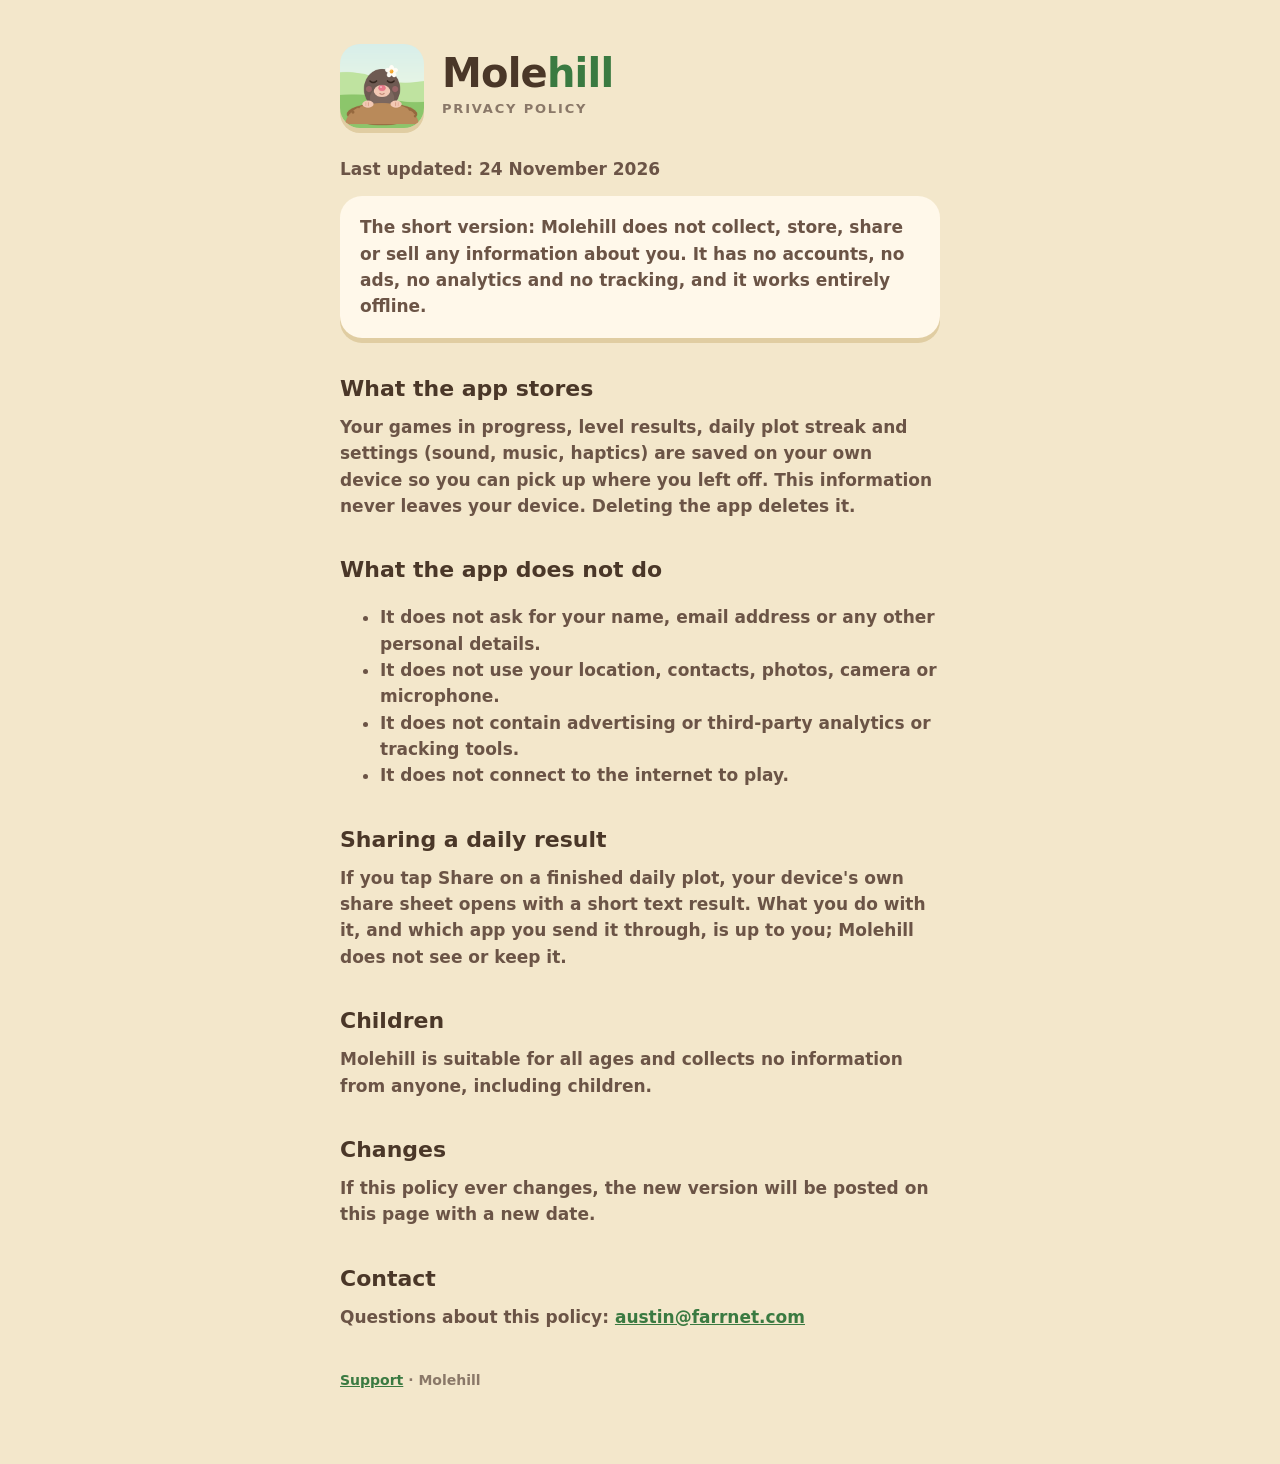
==== privacy.html @ 5e078b0b "Molehill support and privacy pages" ====
<!doctype html>
<html lang="en">
<head>
<meta charset="utf-8">
<meta name="viewport" content="width=device-width, initial-scale=1">
<title>Molehill – Privacy Policy</title>
<link rel="stylesheet" href="style.css">
</head>
<body>
<main>
<header>
  <img src="icon.png" alt="Molehill app icon">
  <div><h1>Mole<span>hill</span></h1><p class="tag">PRIVACY POLICY</p></div>
</header>

<p>Last updated: 24 November 2026</p>

<div class="card">
  <p><strong>The short version:</strong> Molehill does not collect, store, share or sell any information about you. It has no accounts, no ads, no analytics and no tracking, and it works entirely offline.</p>
</div>

<h2>What the app stores</h2>
<p>Your games in progress, level results, daily plot streak and settings (sound, music, haptics) are saved on your own device so you can pick up where you left off. This information never leaves your device. Deleting the app deletes it.</p>

<h2>What the app does not do</h2>
<ul>
  <li>It does not ask for your name, email address or any other personal details.</li>
  <li>It does not use your location, contacts, photos, camera or microphone.</li>
  <li>It does not contain advertising or third-party analytics or tracking tools.</li>
  <li>It does not connect to the internet to play.</li>
</ul>

<h2>Sharing a daily result</h2>
<p>If you tap Share on a finished daily plot, your device's own share sheet opens with a short text result. What you do with it, and which app you send it through, is up to you; Molehill does not see or keep it.</p>

<h2>Children</h2>
<p>Molehill is suitable for all ages and collects no information from anyone, including children.</p>

<h2>Changes</h2>
<p>If this policy ever changes, the new version will be posted on this page with a new date.</p>

<h2>Contact</h2>
<p>Questions about this policy: <a href="mailto:austin@farrnet.com">austin@farrnet.com</a></p>

<footer><a href="index.html">Support</a> · Molehill</footer>
</main>
</body>
</html>
---- style.css ----
:root { color-scheme: light; }
* { box-sizing: border-box; }
body { margin: 0; background: #F3E7CB; color: #4A3728; font: 600 17px/1.55 ui-rounded, "SF Pro Rounded", "Nunito", "Arial Rounded MT Bold", system-ui, sans-serif; }
main { max-width: 640px; margin: 0 auto; padding: 44px 20px 72px; }
header { display: flex; gap: 18px; align-items: center; margin-bottom: 28px; }
header img { width: 84px; height: 84px; border-radius: 20px; box-shadow: 0 5px 0 #E0CDA2; }
h1 { font-weight: 900; font-size: 40px; letter-spacing: -0.02em; line-height: 1; margin: 0; }
h1 span { color: #3A7A41; }
.tag { margin: 6px 0 0; font-size: 13px; font-weight: 800; letter-spacing: 0.14em; color: #8A7868; }
h2 { font-weight: 900; font-size: 22px; margin: 34px 0 8px; }
p, li { color: #6B5446; }
p { margin: 0 0 12px; }
a { color: #3A7A41; font-weight: 800; }
.card { background: #FFF8EA; border-radius: 22px; padding: 18px 20px; box-shadow: 0 5px 0 #E0CDA2; margin: 14px 0; }
.card p:last-child { margin-bottom: 0; }
footer { margin-top: 40px; font-size: 14px; color: #8A7868; }
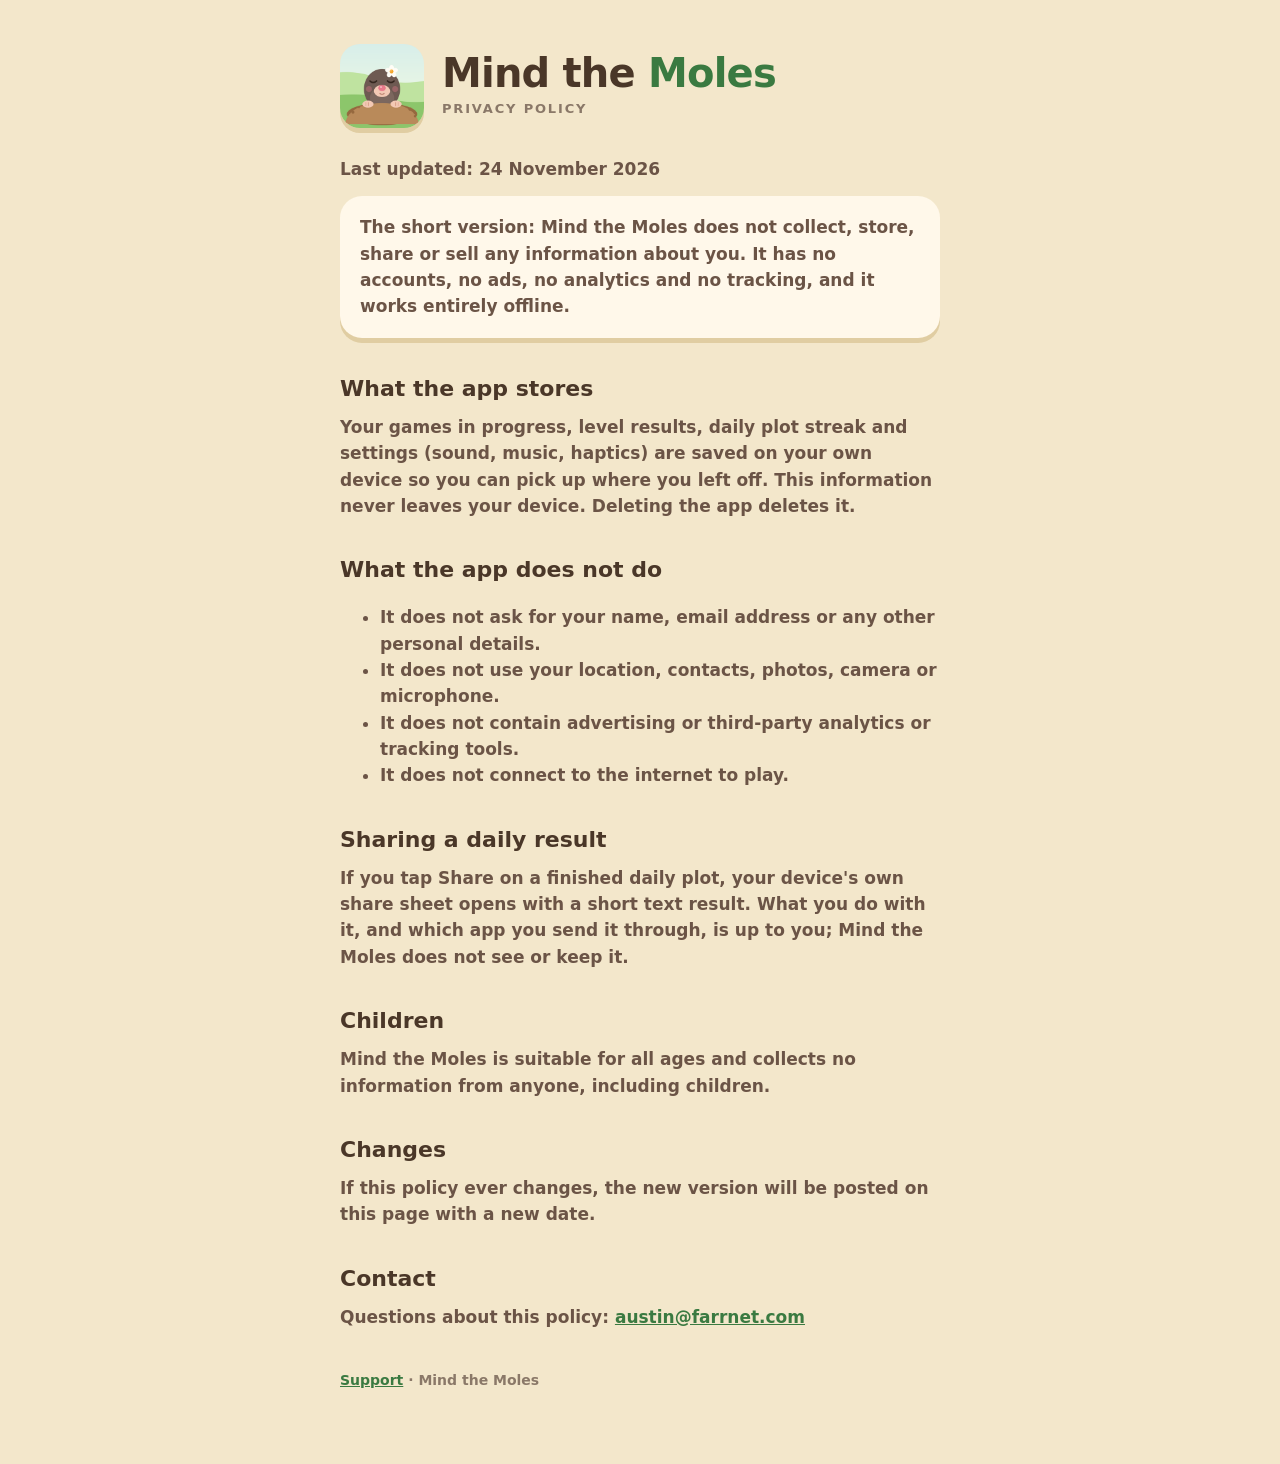
==== commit 3caf494e: "Rename to Mind the Moles" ====
--- a/privacy.html
+++ b/privacy.html
@@ -3,20 +3,20 @@
 <head>
 <meta charset="utf-8">
 <meta name="viewport" content="width=device-width, initial-scale=1">
-<title>Molehill – Privacy Policy</title>
+<title>Mind the Moles – Privacy Policy</title>
 <link rel="stylesheet" href="style.css">
 </head>
 <body>
 <main>
 <header>
-  <img src="icon.png" alt="Molehill app icon">
-  <div><h1>Mole<span>hill</span></h1><p class="tag">PRIVACY POLICY</p></div>
+  <img src="icon.png" alt="Mind the Moles app icon">
+  <div><h1>Mind the <span>Moles</span></h1><p class="tag">PRIVACY POLICY</p></div>
 </header>
 
 <p>Last updated: 24 November 2026</p>
 
 <div class="card">
-  <p><strong>The short version:</strong> Molehill does not collect, store, share or sell any information about you. It has no accounts, no ads, no analytics and no tracking, and it works entirely offline.</p>
+  <p><strong>The short version:</strong> Mind the Moles does not collect, store, share or sell any information about you. It has no accounts, no ads, no analytics and no tracking, and it works entirely offline.</p>
 </div>
 
 <h2>What the app stores</h2>
@@ -31,10 +31,10 @@
 </ul>
 
 <h2>Sharing a daily result</h2>
-<p>If you tap Share on a finished daily plot, your device's own share sheet opens with a short text result. What you do with it, and which app you send it through, is up to you; Molehill does not see or keep it.</p>
+<p>If you tap Share on a finished daily plot, your device's own share sheet opens with a short text result. What you do with it, and which app you send it through, is up to you; Mind the Moles does not see or keep it.</p>
 
 <h2>Children</h2>
-<p>Molehill is suitable for all ages and collects no information from anyone, including children.</p>
+<p>Mind the Moles is suitable for all ages and collects no information from anyone, including children.</p>
 
 <h2>Changes</h2>
 <p>If this policy ever changes, the new version will be posted on this page with a new date.</p>
@@ -42,7 +42,7 @@
 <h2>Contact</h2>
 <p>Questions about this policy: <a href="mailto:austin@farrnet.com">austin@farrnet.com</a></p>
 
-<footer><a href="index.html">Support</a> · Molehill</footer>
+<footer><a href="index.html">Support</a> · Mind the Moles</footer>
 </main>
 </body>
 </html>
